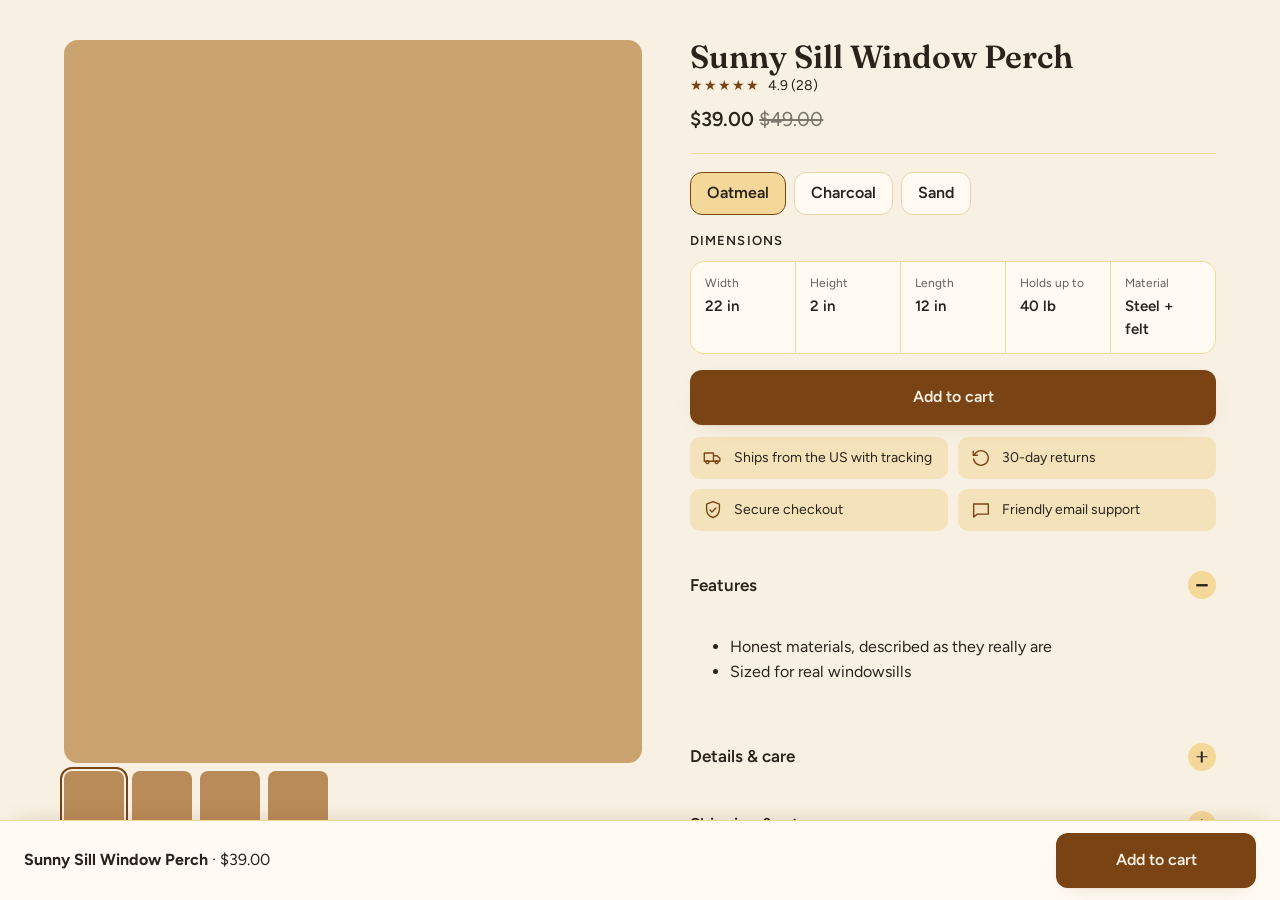
==== docs/preview/product.html @ 2f4bf274 "Add static design previews and 390/1440 screenshots (homepage, product, collection, cart, password, " ====
<!doctype html>
<html lang="en"><head><meta charset="utf-8"><meta name="viewport" content="width=device-width, initial-scale=1">
<title>Product preview</title>
<link href="https://fonts.googleapis.com/css2?family=Fraunces:ital,opsz,wght@0,9..144,400;0,9..144,600;1,9..144,400&family=Figtree:wght@400;500;600&display=swap" rel="stylesheet">
<link rel="stylesheet" href="../../assets/sunnyloaf.css">
<style>
 :root{--font-heading--family:'Fraunces',serif;--font-body--family:'Figtree',sans-serif;--font-subheading--family:'Figtree',sans-serif;--page-width:1200px;--page-margin:24px;--color-input-border:var(--sl-line);--color-input-background:var(--sl-warm-white);--color-input-text:var(--sl-charcoal)}
 *{box-sizing:border-box}body{margin:0;background:var(--sl-milk);color:var(--sl-charcoal);font-family:var(--font-body--family);font-size:16px;line-height:1.55}
 h1,h2,h3,h4{font-family:var(--font-heading--family);font-weight:600;margin:0;line-height:1.08}
 a{color:inherit}.button,.button-secondary{display:inline-flex;align-items:center;justify-content:center;gap:.5em;border-radius:12px;font-weight:600;text-decoration:none;padding:14px 28px;border:1px solid transparent;font-family:var(--font-body--family);cursor:pointer}
 .button{background:var(--sl-crust);color:var(--sl-milk);width:100%}.button-secondary{background:var(--sl-wheat);color:var(--sl-charcoal)}
 .pg{max-width:1200px;margin:0 auto;padding:40px 24px;display:grid;gap:48px;grid-template-columns:1.1fr 1fr}
 @media(max-width:749px){.pg{grid-template-columns:1fr;gap:24px}}
 .gal{aspect-ratio:4/5;background:#caa36f;border-radius:14px}
 .thumbs{display:flex;gap:8px;margin-top:8px}.thumbs span{width:60px;height:72px;border-radius:8px;background:#b98b58}.thumbs span:first-child{outline:2px solid var(--sl-crust);outline-offset:2px}
 .title{font-size:2rem}.price{font-size:1.25rem;font-weight:600;margin:8px 0}
 .vp{display:flex;gap:8px;margin:14px 0}.vp span{padding:8px 16px;border:1px solid var(--sl-line);border-radius:12px;background:var(--sl-warm-white);font-weight:600}.vp span:first-child{background:var(--sl-wheat);border-color:var(--sl-crust)}
 .div{height:1px;background:var(--sl-wheat);margin:18px 0}
 .sticky{position:fixed;left:0;right:0;bottom:0;background:var(--sl-warm-white);border-top:1px solid var(--sl-wheat);box-shadow:0 -8px 24px -16px rgba(122,67,20,.4);padding:12px 24px;display:flex;align-items:center;gap:16px;justify-content:space-between}
 .sticky .button{width:auto;min-width:200px}
</style></head>
<body class="sl-warm-shadows">
<div class="pg">
  <div><div class="gal"></div><div class="thumbs"><span></span><span></span><span></span><span></span></div></div>
  <div>
    <h1 class="title">Sunny Sill Window Perch</h1>
    <div class="sl-rating-slot"><span class="sl-rating-slot__stars">★★★★★</span><span>4.9 (28)</span></div>
    <p class="price">$39.00 <s style="opacity:.6;font-weight:400">$49.00</s></p>
    <div class="div"></div>
    <div class="vp"><span>Oatmeal</span><span>Charcoal</span><span>Sand</span></div>
    <div class="sl-specs" style="margin:16px 0"><p class="sl-specs__title">Dimensions</p>
      <dl class="sl-specs__list">
        <div class="sl-specs__item"><dt>Width</dt><dd>22 in</dd></div>
        <div class="sl-specs__item"><dt>Height</dt><dd>2 in</dd></div>
        <div class="sl-specs__item"><dt>Length</dt><dd>12 in</dd></div>
        <div class="sl-specs__item"><dt>Holds up to</dt><dd>40 lb</dd></div>
        <div class="sl-specs__item"><dt>Material</dt><dd>Steel + felt</dd></div>
      </dl>
    </div>
    <a class="button" href="#">Add to cart</a>
    <ul class="sl-badges" style="--sl-columns:2;margin-top:12px">
      <li class="sl-badges__item"><span class="sl-icon" style="color:var(--sl-crust)"><svg viewBox="0 0 24 24" fill="none" stroke="currentColor" stroke-width="1.5" stroke-linejoin="round" stroke-linecap="round"><path d="M2.5 6.5h10v9h-10zM12.5 9.5h4l3 3v3h-7z"/><circle cx="6" cy="16.5" r="1.6"/><circle cx="16" cy="16.5" r="1.6"/></svg></span><span>Ships from the US with tracking</span></li>
      <li class="sl-badges__item"><span class="sl-icon" style="color:var(--sl-crust)"><svg viewBox="0 0 24 24" fill="none" stroke="currentColor" stroke-width="1.5" stroke-linecap="round" stroke-linejoin="round"><path d="M4.5 9A8 8 0 1 1 4 13"/><path d="M3.5 4.5V9H8"/></svg></span><span>30-day returns</span></li>
      <li class="sl-badges__item"><span class="sl-icon" style="color:var(--sl-crust)"><svg viewBox="0 0 24 24" fill="none" stroke="currentColor" stroke-width="1.5" stroke-linejoin="round"><path d="M12 2.8 19 5.5v5.3c0 4.6-3 8.1-7 9.4-4-1.3-7-4.8-7-9.4V5.5z"/><path d="M8.8 12l2.1 2.1 4.3-4.3" stroke-linecap="round"/></svg></span><span>Secure checkout</span></li>
      <li class="sl-badges__item"><span class="sl-icon" style="color:var(--sl-crust)"><svg viewBox="0 0 24 24" fill="none" stroke="currentColor" stroke-width="1.5" stroke-linejoin="round"><path d="M4 5.5h16v11H8l-4 3.2z"/></svg></span><span>Friendly email support</span></li>
    </ul>
    <div class="sl-faq__list" style="margin-top:20px">
      <details class="sl-faq__item" open><summary><span>Features</span><span class="sl-faq__icon"></span></summary><div class="sl-faq__answer rte"><ul><li>Honest materials, described as they really are</li><li>Sized for real windowsills</li></ul></div></details>
      <details class="sl-faq__item"><summary><span>Details &amp; care</span><span class="sl-faq__icon"></span></summary><div class="sl-faq__answer rte"><p>Wipe clean with a damp cloth.</p></div></details>
      <details class="sl-faq__item"><summary><span>Shipping &amp; returns</span><span class="sl-faq__icon"></span></summary><div class="sl-faq__answer rte"><p>Ships from the US with tracking.</p></div></details>
    </div>
  </div>
</div>
<div class="sticky"><div><strong>Sunny Sill Window Perch</strong> · $39.00</div><a class="button" href="#">Add to cart</a></div>
</body></html>
---- assets/sunnyloaf.css ----
/*
 * Sunny Loaf Co. brand layer for the Horizon theme.
 * Loaded after base.css. Holds the three colour schemes, warm shadows and the
 * styles for every custom `sl-*` section and block.
 */

:root {
  --sl-milk: #f8f1e3;
  --sl-milk-rgb: 248 241 227;
  --sl-charcoal: #2a231c;
  --sl-charcoal-rgb: 42 35 28;
  --sl-crust: #7a4314;
  --sl-crust-rgb: 122 67 20;
  --sl-butter: #e5b33a;
  --sl-butter-rgb: 229 179 58;
  --sl-wheat: #f3d89a;
  --sl-wheat-rgb: 243 216 154;
  --sl-warm-white: #fffbf3;
  --sl-line: #e8d5a8;
  --sl-radius-sm: 10px;
  --sl-radius: 14px;
  --sl-radius-lg: 22px;
  --sl-shadow: 0 1px 2px rgb(var(--sl-crust-rgb) / 0.06), 0 8px 24px -12px rgb(var(--sl-crust-rgb) / 0.22);
  --sl-shadow-lift: 0 2px 4px rgb(var(--sl-crust-rgb) / 0.08), 0 18px 36px -16px rgb(var(--sl-crust-rgb) / 0.3);
  --sl-section-space: clamp(48px, 8vw, 104px);
  --sl-gap: clamp(12px, 2vw, 24px);
}

/* ---------- Colour schemes ---------- */
.sl-scheme--light,
.sl-scheme--accent,
.sl-scheme--dark {
  color: var(--color-foreground);
  background-color: var(--color-background);
}

.sl-scheme--light {
  --color-background: var(--sl-milk);
  --color-background-rgb: var(--sl-milk-rgb);
  --color: var(--sl-charcoal);
  --color-foreground: var(--sl-charcoal);
  --color-foreground-rgb: var(--sl-charcoal-rgb);
  --color-border: var(--sl-wheat);
  --color-border-rgb: var(--sl-wheat-rgb);
  --sl-card-bg: var(--sl-warm-white);
}

.sl-scheme--accent {
  --color-background: var(--sl-wheat);
  --color-background-rgb: var(--sl-wheat-rgb);
  --color: var(--sl-charcoal);
  --color-foreground: var(--sl-charcoal);
  --color-foreground-rgb: var(--sl-charcoal-rgb);
  --color-border: var(--sl-butter);
  --color-border-rgb: var(--sl-butter-rgb);
  --sl-card-bg: var(--sl-milk);
}

.sl-scheme--dark {
  --color-background: var(--sl-charcoal);
  --color-background-rgb: var(--sl-charcoal-rgb);
  --color: var(--sl-milk);
  --color-foreground: var(--sl-milk);
  --color-foreground-rgb: var(--sl-milk-rgb);
  --color-border: rgb(var(--sl-milk-rgb) / 0.18);
  --color-border-rgb: var(--sl-milk-rgb);
  --color-primary-button-border: var(--sl-butter);
  --color-secondary-button-background: transparent;
  --color-secondary-button-text: var(--sl-milk);
  --color-secondary-button-border: var(--sl-butter);
  --color-secondary-button-hover-background: rgb(var(--sl-butter-rgb) / 0.16);
  --color-secondary-button-hover-text: var(--sl-milk);
  --color-secondary-button-hover-border: var(--sl-butter);
  --color-input-background: rgb(var(--sl-milk-rgb) / 0.08);
  --color-input-text: var(--sl-milk);
  --color-input-border: rgb(var(--sl-milk-rgb) / 0.3);
  --sl-card-bg: rgb(var(--sl-milk-rgb) / 0.06);
}

.sl-scheme--dark a:not(.button, .button-secondary):hover {
  color: var(--sl-butter);
}

/* Warm shadows (Theme settings > Sunny Loaf) */
.sl-warm-shadows :is(.button, .add-to-cart-button):not(.button-unstyled, .button-secondary) {
  box-shadow: var(--sl-shadow);
}

.sl-warm-shadows :is(.product-card, .sl-card) {
  transition: box-shadow 0.25s ease, transform 0.25s ease;
}

/* Sun Butter as a highlight and hover only */
::selection {
  background: var(--sl-wheat);
  color: var(--sl-charcoal);
}

:focus-visible {
  outline-color: var(--sl-crust);
}

/* ---------- Shared building blocks ---------- */
.sl-section {
  padding-block: var(--sl-pad-top, var(--sl-section-space)) var(--sl-pad-bottom, var(--sl-section-space));
}

.sl-container {
  width: 100%;
  max-width: var(--page-width, 1280px);
  margin-inline: auto;
  padding-inline: var(--page-margin, 16px);
}

.sl-eyebrow {
  display: inline-flex;
  align-items: center;
  gap: 0.5em;
  margin: 0 0 12px;
  font-family: var(--font-subheading--family);
  font-weight: 600;
  font-size: 0.8125rem;
  letter-spacing: 0.08em;
  text-transform: uppercase;
}

.sl-eyebrow::before {
  content: '';
  width: 0.7em;
  height: 0.7em;
  border-radius: 50%;
  background: var(--sl-butter);
  flex: none;
}

.sl-heading {
  margin: 0;
  letter-spacing: -0.015em;
  text-wrap: balance;
}

.sl-subheading {
  margin: 12px 0 0;
  max-width: 60ch;
  font-size: clamp(1rem, 0.95rem + 0.3vw, 1.125rem);
  opacity: 0.86;
  text-wrap: pretty;
}

.sl-section-head {
  margin-bottom: clamp(24px, 4vw, 44px);
}

.sl-section-head--center {
  text-align: center;
}

.sl-section-head--center .sl-subheading {
  margin-inline: auto;
}

.sl-rte > :first-child {
  margin-top: 0;
}

.sl-rte > :last-child {
  margin-bottom: 0;
}

.sl-card {
  background: var(--sl-card-bg, var(--sl-warm-white));
  border: 1px solid var(--color-border);
  border-radius: var(--sl-radius);
}

.sl-warm-shadows .sl-card--shadow {
  box-shadow: var(--sl-shadow);
}

.sl-icon {
  display: inline-flex;
  width: var(--sl-icon-size, 44px);
  height: var(--sl-icon-size, 44px);
  flex: none;
}

.sl-icon svg,
.sl-icon img {
  width: 100%;
  height: 100%;
  object-fit: contain;
}

.sl-buttons {
  display: flex;
  flex-wrap: wrap;
  gap: 12px;
  margin-top: 28px;
}

.sl-buttons .button,
.sl-buttons .button-secondary {
  min-height: 48px;
  padding-inline: 28px;
}

.sl-placeholder-note {
  display: inline-block;
  margin-bottom: 8px;
  padding: 2px 10px;
  border-radius: 100px;
  background: var(--sl-butter);
  color: var(--sl-charcoal);
  font-size: 0.75rem;
  font-weight: 600;
}

.sl-editor-note {
  padding: 16px;
  border: 1px dashed var(--sl-crust);
  border-radius: var(--sl-radius-sm);
  font-size: 0.875rem;
}

.sl-visually-hidden {
  position: absolute !important;
  width: 1px;
  height: 1px;
  overflow: hidden;
  clip: rect(0 0 0 0);
  white-space: nowrap;
}

/* ---------- Hero ---------- */
.sl-hero {
  position: relative;
  display: grid;
  min-height: var(--sl-hero-height-mobile, 78svh);
  overflow: hidden;
  isolation: isolate;
}

@media screen and (min-width: 750px) {
  .sl-hero {
    min-height: var(--sl-hero-height, 72vh);
  }
}

.sl-hero__media {
  position: absolute;
  inset: 0;
  z-index: -2;
}

.sl-hero__media img,
.sl-hero__media video {
  width: 100%;
  height: 100%;
  object-fit: cover;
  object-position: var(--sl-focal, center);
}

@media screen and (max-width: 749px) {
  .sl-hero__media img,
  .sl-hero__media video {
    object-position: var(--sl-focal-mobile, var(--sl-focal, center));
  }

  .sl-hero__media--has-mobile .sl-hero__img--desktop {
    display: none;
  }
}

@media screen and (min-width: 750px) {
  .sl-hero__img--mobile {
    display: none;
  }
}

.sl-hero__overlay {
  position: absolute;
  inset: 0;
  z-index: -1;
  background: linear-gradient(
    var(--sl-overlay-direction, 0deg),
    rgb(var(--sl-charcoal-rgb) / var(--sl-overlay, 0.35)) 0%,
    rgb(var(--sl-charcoal-rgb) / calc(var(--sl-overlay, 0.35) * 0.35)) 60%,
    transparent 100%
  );
}

.sl-hero__inner {
  display: flex;
  flex-direction: column;
  justify-content: var(--sl-v-align-mobile, flex-end);
  align-items: var(--sl-h-align, flex-start);
  text-align: var(--sl-text-align, left);
  padding-block: clamp(40px, 8vw, 96px);
}

@media screen and (min-width: 750px) {
  .sl-hero__inner {
    justify-content: var(--sl-v-align, center);
  }
}

.sl-hero__content {
  max-width: 640px;
}

.sl-hero--on-media {
  color: var(--sl-warm-white);
}

.sl-hero--on-media .sl-hero__heading,
.sl-hero--on-media .sl-subheading {
  color: var(--sl-warm-white);
  text-shadow: 0 1px 18px rgb(var(--sl-charcoal-rgb) / 0.35);
}

.sl-hero--on-media .sl-eyebrow {
  color: var(--sl-warm-white);
}

.sl-hero__heading {
  font-size: clamp(2.375rem, 1.6rem + 3.8vw, 4.5rem);
  line-height: 1.02;
}

.sl-hero__tagline {
  font-family: var(--font-heading--family);
  font-style: italic;
  font-weight: 400;
}

.sl-hero--on-media .button-secondary {
  --color-secondary-button-background: rgb(var(--sl-milk-rgb) / 0.92);
  --color-secondary-button-text: var(--sl-charcoal);
  --color-secondary-button-border: transparent;
}

/* ---------- Benefits ("Why cats love it") ---------- */
.sl-benefits__grid {
  display: grid;
  grid-template-columns: repeat(2, minmax(0, 1fr));
  gap: var(--sl-gap);
}

@media screen and (min-width: 990px) {
  .sl-benefits__grid {
    grid-template-columns: repeat(var(--sl-columns, 4), minmax(0, 1fr));
  }
}

.sl-benefit {
  padding: clamp(18px, 2.4vw, 28px);
  display: flex;
  flex-direction: column;
  gap: 12px;
}

.sl-benefit__title {
  margin: 0;
  font-size: clamp(1.125rem, 1rem + 0.4vw, 1.375rem);
}

.sl-benefit__text {
  margin: 0;
  font-size: 0.9375rem;
  opacity: 0.86;
}

.sl-benefit .sl-icon {
  color: var(--sl-crust);
}

.sl-scheme--dark .sl-benefit .sl-icon {
  color: var(--sl-butter);
}

/* ---------- Bento collections ---------- */
.sl-bento {
  display: grid;
  gap: var(--sl-gap);
  grid-template-columns: repeat(2, minmax(0, 1fr));
  grid-auto-rows: minmax(180px, 46vw);
}

.sl-bento__item:first-child {
  grid-column: span 2;
}

@media screen and (min-width: 750px) {
  .sl-bento {
    grid-template-columns: repeat(4, minmax(0, 1fr));
    grid-auto-rows: minmax(220px, 21vw);
    max-height: none;
  }

  .sl-bento__item:first-child {
    grid-column: span 2;
    grid-row: span 2;
  }

  .sl-bento--count-2 .sl-bento__item {
    grid-column: span 2;
    grid-row: span 2;
  }

  .sl-bento--count-3 .sl-bento__item:not(:first-child),
  .sl-bento--count-4 .sl-bento__item:nth-child(2) {
    grid-column: span 2;
  }
}

@media screen and (min-width: 1400px) {
  .sl-bento {
    grid-auto-rows: 290px;
  }
}

.sl-bento__item {
  position: relative;
  display: block;
  overflow: hidden;
  border-radius: var(--sl-radius-lg);
  background: var(--sl-wheat);
  color: var(--sl-warm-white);
  text-decoration: none;
  isolation: isolate;
}

.sl-bento__item img,
.sl-bento__item .sl-bento__placeholder {
  position: absolute;
  inset: 0;
  width: 100%;
  height: 100%;
  object-fit: cover;
  z-index: -2;
  transition: transform 0.6s cubic-bezier(0.2, 0.7, 0.2, 1);
}

.sl-bento__placeholder {
  fill: rgb(var(--sl-charcoal-rgb) / 0.25);
  background: var(--sl-wheat);
}

.sl-bento__item::after {
  content: '';
  position: absolute;
  inset: 0;
  z-index: -1;
  background: linear-gradient(0deg, rgb(var(--sl-charcoal-rgb) / 0.62), transparent 58%);
}

.sl-bento__item:hover img {
  transform: scale(1.04);
}

.sl-bento__label {
  position: absolute;
  inset: auto 0 0 0;
  display: flex;
  align-items: flex-end;
  justify-content: space-between;
  gap: 12px;
  padding: clamp(14px, 2.2vw, 26px);
}

.sl-bento__title {
  margin: 0;
  color: inherit;
  font-size: clamp(1.25rem, 1rem + 1vw, 1.875rem);
}

.sl-bento__item:first-child .sl-bento__title {
  font-size: clamp(1.5rem, 1.1rem + 1.6vw, 2.5rem);
}

.sl-bento__count {
  display: block;
  margin-top: 4px;
  font-size: 0.875rem;
  opacity: 0.9;
}

.sl-bento__arrow {
  display: grid;
  place-items: center;
  width: 40px;
  height: 40px;
  flex: none;
  border-radius: 50%;
  background: var(--sl-milk);
  color: var(--sl-charcoal);
  transition: background 0.2s ease;
}

.sl-bento__item:hover .sl-bento__arrow {
  background: var(--sl-butter);
}

.sl-bento__arrow svg {
  width: 16px;
  height: 16px;
}

/* ---------- Loaf of the week ---------- */
.sl-lotw__grid {
  display: grid;
  gap: clamp(24px, 5vw, 72px);
  align-items: center;
}

@media screen and (min-width: 750px) {
  .sl-lotw__grid {
    grid-template-columns: minmax(0, 1.1fr) minmax(0, 1fr);
  }

  .sl-lotw--image-right .sl-lotw__media {
    order: 2;
  }
}

.sl-lotw__media {
  position: relative;
  overflow: hidden;
  border-radius: var(--sl-radius-lg);
  aspect-ratio: 4 / 5;
  background: var(--sl-wheat);
}

.sl-lotw__media img,
.sl-lotw__media svg {
  width: 100%;
  height: 100%;
  object-fit: cover;
}

.sl-lotw__badge {
  position: absolute;
  top: 16px;
  left: 16px;
  padding: 6px 14px;
  border-radius: 100px;
  background: var(--sl-butter);
  color: var(--sl-charcoal);
  font-weight: 600;
  font-size: 0.8125rem;
}

.sl-lotw__title {
  margin: 0;
  font-size: clamp(1.75rem, 1.3rem + 2vw, 3rem);
}

.sl-lotw__title a {
  color: inherit;
  text-decoration: none;
}

.sl-lotw__blurb {
  margin-top: 16px;
  font-size: 1.0625rem;
}

.sl-lotw__price {
  margin-top: 16px;
  font-size: 1.25rem;
  font-weight: 600;
}

.sl-lotw__price s {
  margin-left: 8px;
  font-weight: 400;
  opacity: 0.6;
}

.sl-lotw__buy {
  margin-top: 24px;
}

.sl-lotw__link {
  display: inline-block;
  margin-top: 16px;
  font-weight: 600;
  color: inherit;
}

/* ---------- Trust strip ---------- */
.sl-trust__list {
  display: grid;
  grid-template-columns: repeat(2, minmax(0, 1fr));
  gap: 20px var(--sl-gap);
  margin: 0;
  padding: 0;
  list-style: none;
}

@media screen and (min-width: 990px) {
  .sl-trust__list {
    grid-template-columns: repeat(var(--sl-columns, 4), minmax(0, 1fr));
  }
}

.sl-trust__item {
  display: flex;
  align-items: flex-start;
  gap: 12px;
  --sl-icon-size: 32px;
}

.sl-trust__item .sl-icon {
  color: var(--sl-crust);
}

.sl-scheme--dark .sl-trust__item .sl-icon {
  color: var(--sl-butter);
}

.sl-trust__title {
  margin: 0;
  font-family: var(--font-body--family);
  font-weight: 600;
  font-size: 0.9375rem;
}

.sl-trust__text {
  margin: 2px 0 0;
  font-size: 0.875rem;
  opacity: 0.82;
}

@media screen and (max-width: 749px) {
  .sl-trust--compact .sl-trust__item {
    flex-direction: column;
    align-items: center;
    text-align: center;
  }
}

/* ---------- Testimonials and UGC ---------- */
.sl-testimonials__grid {
  display: grid;
  gap: var(--sl-gap);
  grid-template-columns: minmax(0, 1fr);
}

@media screen and (min-width: 750px) {
  .sl-testimonials__grid {
    grid-template-columns: repeat(3, minmax(0, 1fr));
  }
}

.sl-quote {
  margin: 0;
  padding: clamp(20px, 3vw, 32px);
  display: flex;
  flex-direction: column;
  gap: 16px;
}

.sl-quote__stars {
  color: var(--sl-crust);
  letter-spacing: 2px;
}

.sl-quote__text {
  margin: 0;
  font-family: var(--font-heading--family);
  font-size: 1.125rem;
  line-height: 1.45;
}

.sl-quote__author {
  display: flex;
  align-items: center;
  gap: 12px;
  font-size: 0.875rem;
  font-weight: 600;
  margin-top: auto;
}

.sl-quote__author img {
  width: 40px;
  height: 40px;
  border-radius: 50%;
  object-fit: cover;
}

.sl-ugc {
  margin-top: clamp(32px, 5vw, 56px);
}

.sl-ugc__head {
  display: flex;
  flex-wrap: wrap;
  align-items: baseline;
  justify-content: space-between;
  gap: 8px 16px;
  margin-bottom: 16px;
}

.sl-ugc__head h3 {
  margin: 0;
}

.sl-ugc__grid {
  display: grid;
  grid-template-columns: repeat(3, minmax(0, 1fr));
  gap: 8px;
}

@media screen and (min-width: 750px) {
  .sl-ugc__grid {
    grid-template-columns: repeat(6, minmax(0, 1fr));
    gap: 12px;
  }
}

.sl-ugc__tile {
  position: relative;
  display: block;
  aspect-ratio: 1;
  overflow: hidden;
  border-radius: var(--sl-radius-sm);
  background: var(--sl-wheat);
}

.sl-ugc__tile img,
.sl-ugc__tile svg {
  width: 100%;
  height: 100%;
  object-fit: cover;
}

.sl-ugc__tile--empty {
  display: grid;
  place-items: center;
  color: rgb(var(--sl-charcoal-rgb) / 0.55);
  --sl-icon-size: 36px;
}

/* ---------- Email signup ---------- */
.sl-signup__inner {
  display: grid;
  gap: 24px;
  align-items: center;
  padding: clamp(28px, 5vw, 64px);
  border-radius: var(--sl-radius-lg);
}

@media screen and (min-width: 990px) {
  .sl-signup__inner {
    grid-template-columns: minmax(0, 1.1fr) minmax(0, 1fr);
    gap: 48px;
  }
}

.sl-signup--boxed .sl-signup__inner {
  background: var(--sl-card-bg);
  border: 1px solid var(--color-border);
}

.sl-signup__form-row {
  display: flex;
  flex-wrap: wrap;
  gap: 10px;
}

.sl-input {
  flex: 1 1 220px;
  min-height: 50px;
  padding: 0 16px;
  border: 1px solid var(--color-input-border, var(--sl-line));
  border-radius: var(--sl-radius-sm);
  background: var(--color-input-background, var(--sl-warm-white));
  color: var(--color-input-text, var(--sl-charcoal));
  font: inherit;
  font-size: 1rem;
}

.sl-input::placeholder {
  color: currentcolor;
  opacity: 0.6;
}

.sl-signup__form-row .button {
  min-height: 50px;
  padding-inline: 28px;
}

.sl-form-message {
  margin: 12px 0 0;
  font-size: 0.9375rem;
}

.sl-form-message--error {
  color: #a33a1c;
}

.sl-scheme--dark .sl-form-message--error {
  color: var(--sl-butter);
}

.sl-signup__fineprint {
  margin: 10px 0 0;
  font-size: 0.8125rem;
  opacity: 0.75;
}

/* ---------- FAQ ---------- */
.sl-faq__layout {
  display: grid;
  gap: 24px;
}

@media screen and (min-width: 990px) {
  .sl-faq__layout {
    grid-template-columns: minmax(0, 0.8fr) minmax(0, 1.2fr);
    gap: 64px;
  }
}

.sl-faq__list {
  border-top: 1px solid var(--color-border);
}

.sl-faq__item {
  border-bottom: 1px solid var(--color-border);
}

.sl-faq__item summary {
  display: flex;
  align-items: center;
  justify-content: space-between;
  gap: 16px;
  padding: 20px 0;
  cursor: pointer;
  list-style: none;
  font-weight: 600;
  font-size: 1.0625rem;
}

.sl-faq__item summary::-webkit-details-marker {
  display: none;
}

.sl-faq__icon {
  position: relative;
  width: 28px;
  height: 28px;
  flex: none;
  border-radius: 50%;
  background: var(--sl-wheat);
  color: var(--sl-charcoal);
  transition: background 0.2s ease;
}

.sl-faq__icon::before,
.sl-faq__icon::after {
  content: '';
  position: absolute;
  top: 50%;
  left: 50%;
  width: 11px;
  height: 1.5px;
  background: currentcolor;
  transform: translate(-50%, -50%);
  transition: transform 0.25s ease;
}

.sl-faq__icon::after {
  transform: translate(-50%, -50%) rotate(90deg);
}

.sl-faq__item[open] .sl-faq__icon::after {
  transform: translate(-50%, -50%) rotate(0deg);
}

.sl-faq__item summary:hover .sl-faq__icon {
  background: var(--sl-butter);
}

.sl-faq__answer {
  padding: 0 0 22px;
  max-width: 68ch;
}

/* ---------- Product page: spec strip ---------- */
.sl-specs {
  width: 100%;
}

.sl-specs__title {
  margin: 0 0 10px;
  font-family: var(--font-body--family);
  font-size: 0.8125rem;
  font-weight: 600;
  letter-spacing: 0.08em;
  text-transform: uppercase;
}

.sl-specs__list {
  display: grid;
  grid-template-columns: repeat(auto-fit, minmax(96px, 1fr));
  margin: 0;
  padding: 0;
  border-radius: var(--sl-radius);
  background: var(--sl-wheat);
  overflow: hidden;
  gap: 1px;
  border: 1px solid var(--sl-wheat);
}

.sl-specs__item {
  display: flex;
  flex-direction: column;
  gap: 2px;
  padding: 12px 14px;
  background: var(--sl-warm-white);
}

.sl-specs__item dt {
  font-size: 0.75rem;
  opacity: 0.72;
}

.sl-specs__item dd {
  margin: 0;
  font-weight: 600;
  font-size: 0.9375rem;
}

/* ---------- Product page: trust badges ---------- */
.sl-badges {
  display: grid;
  grid-template-columns: repeat(var(--sl-columns, 2), minmax(0, 1fr));
  gap: 10px;
  width: 100%;
  margin: 0;
  padding: 0;
  list-style: none;
}

.sl-badges__item {
  display: flex;
  align-items: center;
  gap: 10px;
  padding: 10px 12px;
  border-radius: var(--sl-radius-sm);
  background: rgb(var(--sl-wheat-rgb) / 0.55);
  font-size: 0.875rem;
  line-height: 1.3;
  --sl-icon-size: 22px;
}

.sl-badges__item .sl-icon {
  color: var(--sl-crust);
}

/* ---------- Product page: rating slot ---------- */
.sl-rating-slot {
  display: flex;
  align-items: center;
  gap: 8px;
  min-height: 20px;
  font-size: 0.875rem;
}

.sl-rating-slot__stars {
  color: var(--sl-crust);
  letter-spacing: 1px;
}

/* ---------- Product gallery: one image per swipe ---------- */
media-gallery slideshow-slide,
.media-gallery slideshow-slide {
  scroll-snap-stop: always;
}

@media screen and (max-width: 749px) {
  media-gallery slideshow-container,
  media-gallery slideshow-slides {
    overscroll-behavior-x: contain;
  }
}

/* ---------- Recently viewed ---------- */
.sl-recent__grid {
  display: grid;
  grid-template-columns: repeat(2, minmax(0, 1fr));
  gap: var(--sl-gap);
}

@media screen and (min-width: 750px) {
  .sl-recent__grid {
    grid-template-columns: repeat(4, minmax(0, 1fr));
  }
}

.sl-mini-card {
  display: block;
  color: inherit;
  text-decoration: none;
}

.sl-mini-card__media {
  aspect-ratio: 4 / 5;
  overflow: hidden;
  border-radius: var(--sl-radius);
  background: var(--sl-wheat);
}

.sl-mini-card__media img,
.sl-mini-card__media svg {
  width: 100%;
  height: 100%;
  object-fit: cover;
  transition: transform 0.5s ease;
}

.sl-mini-card:hover img {
  transform: scale(1.03);
}

.sl-mini-card__title {
  margin: 10px 0 2px;
  font-size: 0.9375rem;
  font-weight: 600;
}

.sl-mini-card__price {
  font-size: 0.9375rem;
  opacity: 0.85;
}

/* ---------- Cart drawer: free shipping + upsell ---------- */
.sl-ship-bar {
  margin: 0 0 4px;
  padding: 12px 14px;
  border-radius: var(--sl-radius-sm);
  background: rgb(var(--sl-wheat-rgb) / 0.6);
  font-size: 0.875rem;
}

.sl-ship-bar__text {
  margin: 0 0 8px;
}

.sl-ship-bar__track {
  height: 8px;
  border-radius: 100px;
  background: var(--sl-warm-white);
  overflow: hidden;
}

.sl-ship-bar__fill {
  height: 100%;
  width: var(--sl-progress, 0%);
  border-radius: inherit;
  background: linear-gradient(90deg, var(--sl-butter), var(--sl-crust));
  transition: width 0.5s ease;
}

.sl-upsell {
  padding-block: 16px 4px;
}

.sl-upsell__title {
  margin: 0 0 10px;
  font-family: var(--font-body--family);
  font-size: 0.875rem;
  font-weight: 600;
}

.sl-upsell__list {
  display: grid;
  gap: 8px;
  margin: 0;
  padding: 0;
  list-style: none;
}

.sl-upsell__item {
  display: grid;
  grid-template-columns: 56px minmax(0, 1fr) auto;
  align-items: center;
  gap: 12px;
  padding: 8px;
  border-radius: var(--sl-radius-sm);
  background: var(--sl-warm-white);
  border: 1px solid var(--sl-wheat);
}

.sl-upsell__thumb {
  display: block;
  width: 56px;
  height: 56px;
}

.sl-upsell__item img {
  width: 56px;
  height: 56px;
  border-radius: 8px;
  object-fit: cover;
}

.sl-upsell__item product-form-component {
  display: block;
}

.sl-upsell__name {
  display: block;
  font-size: 0.875rem;
  font-weight: 600;
  color: inherit;
  text-decoration: none;
  overflow: hidden;
  text-overflow: ellipsis;
  white-space: nowrap;
}

.sl-upsell__price {
  font-size: 0.8125rem;
  opacity: 0.8;
}

.sl-upsell__add {
  min-height: 36px;
  padding: 0 14px;
  font-size: 0.8125rem;
}

/* ---------- Password page ---------- */
.sl-password {
  position: relative;
  display: grid;
  place-items: center;
  min-height: 100svh;
  padding: 48px 20px 120px;
  text-align: center;
  overflow: hidden;
  isolation: isolate;
}

.sl-password__sun {
  position: absolute;
  left: 50%;
  bottom: -38vmin;
  width: 96vmin;
  height: 96vmin;
  transform: translateX(-50%);
  border-radius: 50%;
  background: radial-gradient(circle, rgb(var(--sl-butter-rgb) / 0.55) 0%, rgb(var(--sl-wheat-rgb) / 0.5) 45%, transparent 70%);
  z-index: -1;
  pointer-events: none;
}

.sl-password__inner {
  width: 100%;
  max-width: 520px;
}

.sl-password__logo {
  display: block;
  width: min(var(--sl-logo-width, 240px), 70vw);
  height: auto;
  margin: 0 auto 28px;
}

.sl-password__heading {
  margin: 0;
  font-size: clamp(2.25rem, 1.6rem + 3vw, 3.5rem);
}

.sl-password__tagline {
  margin: 10px 0 0;
  font-family: var(--font-heading--family);
  font-style: italic;
  font-size: 1.25rem;
}

.sl-password__text {
  margin: 18px auto 0;
  max-width: 44ch;
  opacity: 0.86;
}

.sl-password__form {
  margin-top: 28px;
  text-align: left;
}

.sl-password__social {
  display: inline-flex;
  align-items: center;
  gap: 8px;
  margin-top: 28px;
  color: inherit;
  font-weight: 600;
  text-decoration: none;
  --sl-icon-size: 22px;
}

.sl-password__social:hover {
  color: var(--sl-crust);
}

/* ---------- 404 ---------- */
.sl-404 {
  text-align: center;
}

.sl-404__icon {
  --sl-icon-size: 120px;
  margin-bottom: 20px;
}

.sl-404__code {
  margin: 0 0 8px;
  font-weight: 600;
  letter-spacing: 0.1em;
  opacity: 0.7;
}

.sl-404__search {
  display: flex;
  gap: 10px;
  max-width: 480px;
  margin: 28px auto 0;
}

.sl-404 .sl-buttons {
  justify-content: center;
}

/* ---------- About ---------- */
.sl-about__grid {
  display: grid;
  gap: clamp(28px, 5vw, 72px);
  align-items: center;
}

@media screen and (min-width: 750px) {
  .sl-about__grid {
    grid-template-columns: minmax(0, 0.9fr) minmax(0, 1.1fr);
  }
}

.sl-about__mark {
  display: grid;
  place-items: center;
  padding: clamp(28px, 6vw, 64px);
  border-radius: var(--sl-radius-lg);
  background: var(--sl-wheat);
}

.sl-about__mark img {
  width: 100%;
  max-width: 340px;
  height: auto;
}

.sl-about__definition {
  margin: 24px 0 0;
  padding: 20px 22px;
  border-left: 4px solid var(--sl-butter);
  border-radius: 0 var(--sl-radius-sm) var(--sl-radius-sm) 0;
  background: var(--sl-card-bg, var(--sl-warm-white));
}

.sl-about__definition dt {
  font-family: var(--font-heading--family);
  font-size: 1.5rem;
  font-weight: 600;
}

.sl-about__definition dt span {
  font-family: var(--font-body--family);
  font-size: 0.9375rem;
  font-weight: 400;
  font-style: italic;
  opacity: 0.75;
}

.sl-about__definition dd {
  margin: 6px 0 0;
}

.sl-about__body {
  margin-top: 20px;
}

/* ---------- Footer extras ---------- */
.sl-footer-contact a {
  color: inherit;
}

@media (prefers-reduced-motion: reduce) {
  .sl-bento__item img,
  .sl-mini-card__media img,
  .sl-ship-bar__fill {
    transition: none;
  }
}
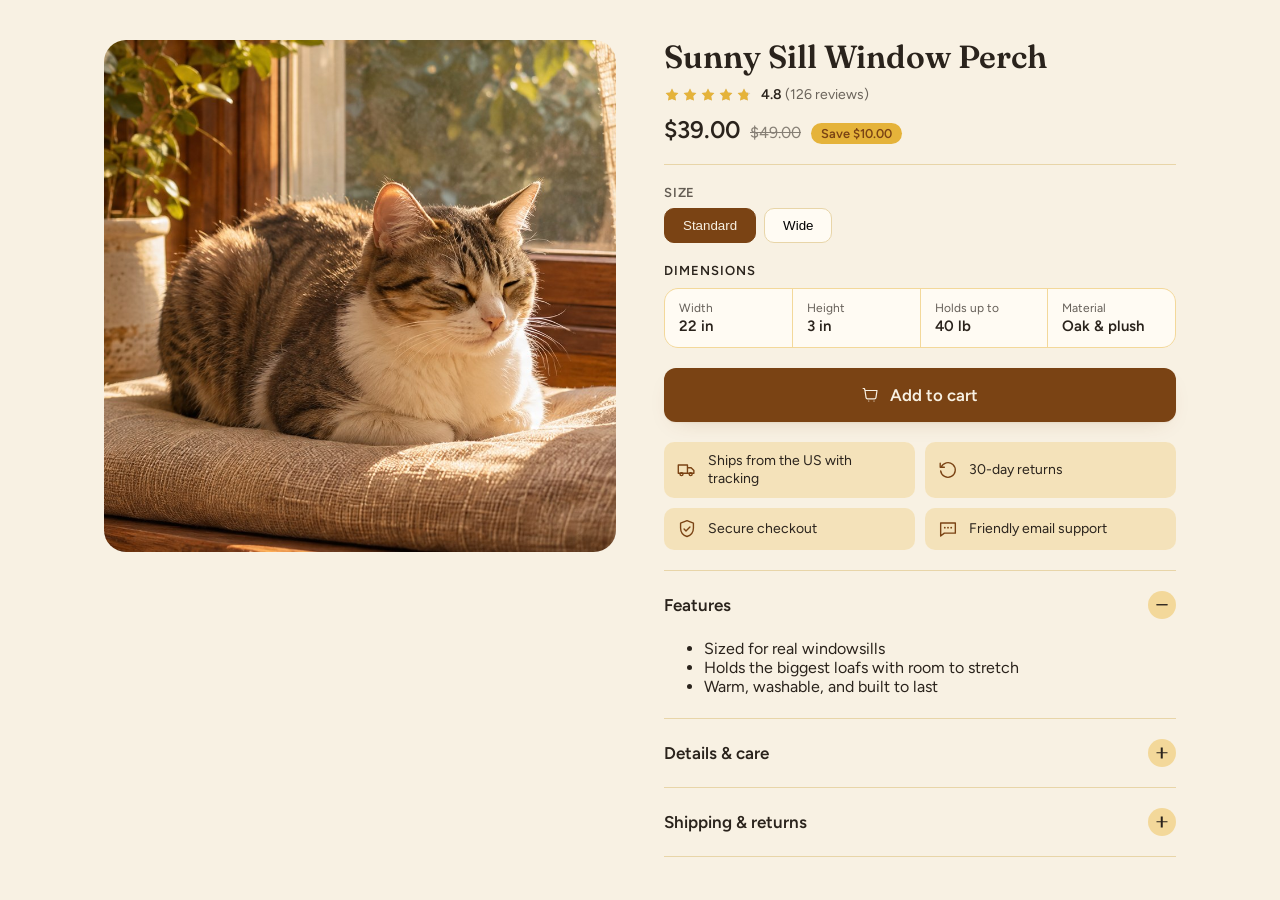
==== commit 277a1c98: "Polish product page rating + contact page - Product: replace unicode stars with crisp SVG stars (par" ====
--- a/docs/preview/product.html
+++ b/docs/preview/product.html
@@ -1,55 +1,69 @@
 <!doctype html>
-<html lang="en"><head><meta charset="utf-8"><meta name="viewport" content="width=device-width, initial-scale=1">
-<title>Product preview</title>
+<html lang="en"><head><meta charset="utf-8"><meta name="viewport" content="width=device-width, initial-scale=1"><title>Product detail preview</title>
 <link href="https://fonts.googleapis.com/css2?family=Fraunces:ital,opsz,wght@0,9..144,400;0,9..144,600;1,9..144,400&family=Figtree:wght@400;500;600&display=swap" rel="stylesheet">
 <link rel="stylesheet" href="../../assets/sunnyloaf.css">
 <style>
- :root{--font-heading--family:'Fraunces',serif;--font-body--family:'Figtree',sans-serif;--font-subheading--family:'Figtree',sans-serif;--page-width:1200px;--page-margin:24px;--color-input-border:var(--sl-line);--color-input-background:var(--sl-warm-white);--color-input-text:var(--sl-charcoal)}
- *{box-sizing:border-box}body{margin:0;background:var(--sl-milk);color:var(--sl-charcoal);font-family:var(--font-body--family);font-size:16px;line-height:1.55}
- h1,h2,h3,h4{font-family:var(--font-heading--family);font-weight:600;margin:0;line-height:1.08}
- a{color:inherit}.button,.button-secondary{display:inline-flex;align-items:center;justify-content:center;gap:.5em;border-radius:12px;font-weight:600;text-decoration:none;padding:14px 28px;border:1px solid transparent;font-family:var(--font-body--family);cursor:pointer}
- .button{background:var(--sl-crust);color:var(--sl-milk);width:100%}.button-secondary{background:var(--sl-wheat);color:var(--sl-charcoal)}
- .pg{max-width:1200px;margin:0 auto;padding:40px 24px;display:grid;gap:48px;grid-template-columns:1.1fr 1fr}
- @media(max-width:749px){.pg{grid-template-columns:1fr;gap:24px}}
- .gal{aspect-ratio:4/5;background:#caa36f;border-radius:14px}
- .thumbs{display:flex;gap:8px;margin-top:8px}.thumbs span{width:60px;height:72px;border-radius:8px;background:#b98b58}.thumbs span:first-child{outline:2px solid var(--sl-crust);outline-offset:2px}
- .title{font-size:2rem}.price{font-size:1.25rem;font-weight:600;margin:8px 0}
- .vp{display:flex;gap:8px;margin:14px 0}.vp span{padding:8px 16px;border:1px solid var(--sl-line);border-radius:12px;background:var(--sl-warm-white);font-weight:600}.vp span:first-child{background:var(--sl-wheat);border-color:var(--sl-crust)}
- .div{height:1px;background:var(--sl-wheat);margin:18px 0}
- .sticky{position:fixed;left:0;right:0;bottom:0;background:var(--sl-warm-white);border-top:1px solid var(--sl-wheat);box-shadow:0 -8px 24px -16px rgba(122,67,20,.4);padding:12px 24px;display:flex;align-items:center;gap:16px;justify-content:space-between}
- .sticky .button{width:auto;min-width:200px}
+ :root{--font-heading--family:'Fraunces',serif;--font-body--family:'Figtree',sans-serif;--font-subheading--family:'Figtree',sans-serif;--page-width:1200px;--page-margin:24px;--color-border:var(--sl-line)}
+ *{box-sizing:border-box}body{margin:0;background:var(--sl-milk);color:var(--sl-charcoal);font-family:var(--font-body--family)}
+ h1,h2,h3{font-family:var(--font-heading--family);font-weight:600}
+ .wrap{max-width:1120px;margin:0 auto;padding:40px 24px;display:grid;gap:48px;align-items:start;grid-template-columns:1fr}
+ @media(min-width:900px){.wrap{grid-template-columns:1fr 1fr}}
+ .media{aspect-ratio:1;border-radius:var(--sl-radius-lg);overflow:hidden;background:var(--sl-wheat)}
+ .media img{width:100%;height:100%;object-fit:cover;display:block}
+ .col{display:flex;flex-direction:column;gap:20px}
+ .ptitle{margin:0;font-size:clamp(1.8rem,1.2rem+1.6vw,2.4rem);line-height:1.08}
+ .price{display:flex;align-items:baseline;gap:10px;margin:0}
+ .price .now{font-size:1.5rem;font-weight:600}
+ .price s{opacity:.55}
+ .save{display:inline-block;padding:3px 10px;border-radius:999px;background:var(--sl-butter);color:var(--sl-crust);font-size:.8rem;font-weight:600}
+ .rule{height:1px;background:var(--sl-line);border:0;margin:0}
+ .vlabel{font-size:.8125rem;font-weight:600;letter-spacing:.06em;text-transform:uppercase;opacity:.72;margin:0 0 8px}
+ .vbtns{display:flex;gap:8px;flex-wrap:wrap}
+ .vbtn{padding:9px 18px;border-radius:10px;border:1.5px solid var(--sl-line);background:var(--sl-warm-white);font-weight:500;cursor:pointer}
+ .vbtn.on{border-color:var(--sl-crust);background:var(--sl-crust);color:var(--sl-milk)}
+ .button{display:inline-flex;align-items:center;justify-content:center;gap:10px;width:100%;background:var(--sl-crust);color:var(--sl-milk);border-radius:12px;font-weight:600;text-decoration:none;padding:0 28px;min-height:54px;border:none;font-family:var(--font-body--family);cursor:pointer;font-size:1.05rem}
 </style></head>
 <body class="sl-warm-shadows">
-<div class="pg">
-  <div><div class="gal"></div><div class="thumbs"><span></span><span></span><span></span><span></span></div></div>
-  <div>
-    <h1 class="title">Sunny Sill Window Perch</h1>
-    <div class="sl-rating-slot"><span class="sl-rating-slot__stars">★★★★★</span><span>4.9 (28)</span></div>
-    <p class="price">$39.00 <s style="opacity:.6;font-weight:400">$49.00</s></p>
-    <div class="div"></div>
-    <div class="vp"><span>Oatmeal</span><span>Charcoal</span><span>Sand</span></div>
-    <div class="sl-specs" style="margin:16px 0"><p class="sl-specs__title">Dimensions</p>
+<div class="wrap">
+  <div class="media"><img src="../../assets/sl-hero-cat.jpg" alt="Sunny Sill Window Perch"></div>
+  <div class="col">
+    <div style="display:flex;flex-direction:column;gap:10px">
+      <h1 class="ptitle">Sunny Sill Window Perch</h1>
+      <div class="sl-rating-slot">
+        <span class="sl-stars" style="--sl-rating:96%" role="img" aria-label="Rated 4.8 out of 5">
+          <span class="sl-stars__track" aria-hidden="true"><svg class="sl-stars__star" viewBox="0 0 24 24" fill="currentColor"><path d="M12 2.2l2.95 5.98 6.6.96-4.77 4.65 1.13 6.57L12 17.98 6.09 20.34l1.13-6.57L2.45 9.12l6.6-.96z"/></svg><svg class="sl-stars__star" viewBox="0 0 24 24" fill="currentColor"><path d="M12 2.2l2.95 5.98 6.6.96-4.77 4.65 1.13 6.57L12 17.98 6.09 20.34l1.13-6.57L2.45 9.12l6.6-.96z"/></svg><svg class="sl-stars__star" viewBox="0 0 24 24" fill="currentColor"><path d="M12 2.2l2.95 5.98 6.6.96-4.77 4.65 1.13 6.57L12 17.98 6.09 20.34l1.13-6.57L2.45 9.12l6.6-.96z"/></svg><svg class="sl-stars__star" viewBox="0 0 24 24" fill="currentColor"><path d="M12 2.2l2.95 5.98 6.6.96-4.77 4.65 1.13 6.57L12 17.98 6.09 20.34l1.13-6.57L2.45 9.12l6.6-.96z"/></svg><svg class="sl-stars__star" viewBox="0 0 24 24" fill="currentColor"><path d="M12 2.2l2.95 5.98 6.6.96-4.77 4.65 1.13 6.57L12 17.98 6.09 20.34l1.13-6.57L2.45 9.12l6.6-.96z"/></svg></span>
+          <span class="sl-stars__fill" aria-hidden="true"><svg class="sl-stars__star" viewBox="0 0 24 24" fill="currentColor"><path d="M12 2.2l2.95 5.98 6.6.96-4.77 4.65 1.13 6.57L12 17.98 6.09 20.34l1.13-6.57L2.45 9.12l6.6-.96z"/></svg><svg class="sl-stars__star" viewBox="0 0 24 24" fill="currentColor"><path d="M12 2.2l2.95 5.98 6.6.96-4.77 4.65 1.13 6.57L12 17.98 6.09 20.34l1.13-6.57L2.45 9.12l6.6-.96z"/></svg><svg class="sl-stars__star" viewBox="0 0 24 24" fill="currentColor"><path d="M12 2.2l2.95 5.98 6.6.96-4.77 4.65 1.13 6.57L12 17.98 6.09 20.34l1.13-6.57L2.45 9.12l6.6-.96z"/></svg><svg class="sl-stars__star" viewBox="0 0 24 24" fill="currentColor"><path d="M12 2.2l2.95 5.98 6.6.96-4.77 4.65 1.13 6.57L12 17.98 6.09 20.34l1.13-6.57L2.45 9.12l6.6-.96z"/></svg><svg class="sl-stars__star" viewBox="0 0 24 24" fill="currentColor"><path d="M12 2.2l2.95 5.98 6.6.96-4.77 4.65 1.13 6.57L12 17.98 6.09 20.34l1.13-6.57L2.45 9.12l6.6-.96z"/></svg></span>
+        </span>
+        <span class="sl-rating-slot__meta"><strong>4.8</strong> <span>(126 reviews)</span></span>
+      </div>
+      <p class="price"><span class="now">$39.00</span> <s>$49.00</s> <span class="save">Save $10.00</span></p>
+    </div>
+    <hr class="rule">
+    <div>
+      <p class="vlabel">Size</p>
+      <div class="vbtns"><button class="vbtn on">Standard</button><button class="vbtn">Wide</button></div>
+    </div>
+    <div class="sl-specs">
+      <p class="sl-specs__title">Dimensions</p>
       <dl class="sl-specs__list">
         <div class="sl-specs__item"><dt>Width</dt><dd>22 in</dd></div>
-        <div class="sl-specs__item"><dt>Height</dt><dd>2 in</dd></div>
-        <div class="sl-specs__item"><dt>Length</dt><dd>12 in</dd></div>
+        <div class="sl-specs__item"><dt>Height</dt><dd>3 in</dd></div>
         <div class="sl-specs__item"><dt>Holds up to</dt><dd>40 lb</dd></div>
-        <div class="sl-specs__item"><dt>Material</dt><dd>Steel + felt</dd></div>
+        <div class="sl-specs__item"><dt>Material</dt><dd>Oak &amp; plush</dd></div>
       </dl>
     </div>
-    <a class="button" href="#">Add to cart</a>
-    <ul class="sl-badges" style="--sl-columns:2;margin-top:12px">
-      <li class="sl-badges__item"><span class="sl-icon" style="color:var(--sl-crust)"><svg viewBox="0 0 24 24" fill="none" stroke="currentColor" stroke-width="1.5" stroke-linejoin="round" stroke-linecap="round"><path d="M2.5 6.5h10v9h-10zM12.5 9.5h4l3 3v3h-7z"/><circle cx="6" cy="16.5" r="1.6"/><circle cx="16" cy="16.5" r="1.6"/></svg></span><span>Ships from the US with tracking</span></li>
-      <li class="sl-badges__item"><span class="sl-icon" style="color:var(--sl-crust)"><svg viewBox="0 0 24 24" fill="none" stroke="currentColor" stroke-width="1.5" stroke-linecap="round" stroke-linejoin="round"><path d="M4.5 9A8 8 0 1 1 4 13"/><path d="M3.5 4.5V9H8"/></svg></span><span>30-day returns</span></li>
-      <li class="sl-badges__item"><span class="sl-icon" style="color:var(--sl-crust)"><svg viewBox="0 0 24 24" fill="none" stroke="currentColor" stroke-width="1.5" stroke-linejoin="round"><path d="M12 2.8 19 5.5v5.3c0 4.6-3 8.1-7 9.4-4-1.3-7-4.8-7-9.4V5.5z"/><path d="M8.8 12l2.1 2.1 4.3-4.3" stroke-linecap="round"/></svg></span><span>Secure checkout</span></li>
-      <li class="sl-badges__item"><span class="sl-icon" style="color:var(--sl-crust)"><svg viewBox="0 0 24 24" fill="none" stroke="currentColor" stroke-width="1.5" stroke-linejoin="round"><path d="M4 5.5h16v11H8l-4 3.2z"/></svg></span><span>Friendly email support</span></li>
+    <a class="button" href="#"><span class="sl-icon" style="width:18px;height:18px"><svg viewBox="0 0 24 24" fill="none" stroke="currentColor" stroke-width="1.6" stroke-linecap="round" stroke-linejoin="round"><path d="M4 6h16l-1.4 9.5a2 2 0 0 1-2 1.7H7.4a2 2 0 0 1-2-1.7L4 6zM4 6 3.2 3.3H1.5M9 20h.01M16 20h.01"/></svg></span>Add to cart</a>
+    <ul class="sl-badges" style="--sl-columns:2">
+      <li class="sl-badges__item"><span class="sl-icon"><svg viewBox="0 0 24 24" fill="none" stroke="currentColor" stroke-width="1.5" stroke-linejoin="round" stroke-linecap="round"><path d="M2.5 6.5h10v9h-10zM12.5 9.5h4l3 3v3h-7z"/><circle cx="6" cy="16.5" r="1.6"/><circle cx="16" cy="16.5" r="1.6"/></svg></span><span>Ships from the US with tracking</span></li>
+      <li class="sl-badges__item"><span class="sl-icon"><svg viewBox="0 0 24 24" fill="none" stroke="currentColor" stroke-width="1.5" stroke-linecap="round" stroke-linejoin="round"><path d="M4.5 9A8 8 0 1 1 4 13"/><path d="M3.5 4.5V9H8"/></svg></span><span>30-day returns</span></li>
+      <li class="sl-badges__item"><span class="sl-icon"><svg viewBox="0 0 24 24" fill="none" stroke="currentColor" stroke-width="1.5" stroke-linejoin="round"><path d="M12 2.8 19 5.5v5.3c0 4.6-3 8.1-7 9.4-4-1.3-7-4.8-7-9.4V5.5z"/><path d="M8.8 12l2.1 2.1 4.3-4.3" stroke-linecap="round"/></svg></span><span>Secure checkout</span></li>
+      <li class="sl-badges__item"><span class="sl-icon"><svg viewBox="0 0 24 24" fill="none" stroke="currentColor" stroke-width="1.5" stroke-linejoin="round"><path d="M4 5.5h16v11H8l-4 3.2z"/><path d="M8.5 10.5h.01M12 10.5h.01M15.5 10.5h.01" stroke-width="2" stroke-linecap="round"/></svg></span><span>Friendly email support</span></li>
     </ul>
-    <div class="sl-faq__list" style="margin-top:20px">
-      <details class="sl-faq__item" open><summary><span>Features</span><span class="sl-faq__icon"></span></summary><div class="sl-faq__answer rte"><ul><li>Honest materials, described as they really are</li><li>Sized for real windowsills</li></ul></div></details>
-      <details class="sl-faq__item"><summary><span>Details &amp; care</span><span class="sl-faq__icon"></span></summary><div class="sl-faq__answer rte"><p>Wipe clean with a damp cloth.</p></div></details>
-      <details class="sl-faq__item"><summary><span>Shipping &amp; returns</span><span class="sl-faq__icon"></span></summary><div class="sl-faq__answer rte"><p>Ships from the US with tracking.</p></div></details>
+    <div class="sl-faq__list">
+      <details class="sl-faq__item" open><summary><span>Features</span><span class="sl-faq__icon" aria-hidden="true"></span></summary><div class="sl-faq__answer sl-rte rte"><ul><li>Sized for real windowsills</li><li>Holds the biggest loafs with room to stretch</li><li>Warm, washable, and built to last</li></ul></div></details>
+      <details class="sl-faq__item"><summary><span>Details &amp; care</span><span class="sl-faq__icon" aria-hidden="true"></span></summary><div class="sl-faq__answer sl-rte rte"><p>Wipe clean with a damp cloth. Check weight limits before use.</p></div></details>
+      <details class="sl-faq__item"><summary><span>Shipping &amp; returns</span><span class="sl-faq__icon" aria-hidden="true"></span></summary><div class="sl-faq__answer sl-rte rte"><p>Ships from the US with tracking. 30-day returns in original condition.</p></div></details>
     </div>
   </div>
 </div>
-<div class="sticky"><div><strong>Sunny Sill Window Perch</strong> · $39.00</div><a class="button" href="#">Add to cart</a></div>
 </body></html>
--- a/assets/sunnyloaf.css
+++ b/assets/sunnyloaf.css
@@ -90,6 +90,13 @@
   transition: box-shadow 0.25s ease, transform 0.25s ease;
 }
 
+@media (any-pointer: fine) {
+  .sl-warm-shadows .sl-card--shadow:hover {
+    transform: translateY(-3px);
+    box-shadow: var(--sl-shadow-lift);
+  }
+}
+
 /* Sun Butter as a highlight and hover only */
 ::selection {
   background: var(--sl-wheat);
@@ -179,6 +186,8 @@
 
 .sl-icon {
   display: inline-flex;
+  align-items: center;
+  justify-content: center;
   width: var(--sl-icon-size, 44px);
   height: var(--sl-icon-size, 44px);
   flex: none;
@@ -337,6 +346,107 @@
   --color-secondary-button-background: rgb(var(--sl-milk-rgb) / 0.92);
   --color-secondary-button-text: var(--sl-charcoal);
   --color-secondary-button-border: transparent;
+  -webkit-backdrop-filter: blur(4px);
+  backdrop-filter: blur(4px);
+}
+
+/* Depth scrim — anchors text legibility over any photo */
+.sl-hero__scrim {
+  position: absolute;
+  inset: 0;
+  z-index: -1;
+  pointer-events: none;
+  background:
+    radial-gradient(130% 90% at 50% -10%, transparent 42%, rgb(var(--sl-charcoal-rgb) / 0.28) 100%),
+    linear-gradient(0deg, rgb(var(--sl-charcoal-rgb) / 0.4) 0%, transparent 52%);
+}
+
+/* Sun-flare glow — the Sunny Loaf motif */
+.sl-hero__glow {
+  position: absolute;
+  top: -14%;
+  inset-inline-end: -8%;
+  width: min(62vw, 560px);
+  aspect-ratio: 1;
+  z-index: -1;
+  pointer-events: none;
+  border-radius: 50%;
+  background: radial-gradient(
+    circle,
+    rgb(var(--sl-butter-rgb) / 0.6) 0%,
+    rgb(var(--sl-wheat-rgb) / 0.32) 42%,
+    transparent 70%
+  );
+  filter: blur(8px);
+}
+
+.sl-hero--on-media .sl-hero__glow {
+  mix-blend-mode: screen;
+}
+
+/* Eyebrow as a soft chip */
+.sl-hero__eyebrow {
+  padding: 7px 15px 7px 13px;
+  border-radius: 100px;
+  background: rgb(var(--sl-crust-rgb) / 0.1);
+  margin-bottom: 18px;
+}
+
+.sl-hero--on-media .sl-hero__eyebrow {
+  background: rgb(var(--sl-milk-rgb) / 0.16);
+  border: 1px solid rgb(var(--sl-milk-rgb) / 0.24);
+  -webkit-backdrop-filter: blur(10px);
+  backdrop-filter: blur(10px);
+}
+
+/* Trust strip under the CTAs */
+.sl-hero__trust {
+  display: flex;
+  flex-wrap: wrap;
+  gap: 10px 24px;
+  margin: 28px 0 0;
+  padding: 20px 0 0;
+  list-style: none;
+  border-top: 1px solid var(--color-border);
+  max-width: 520px;
+}
+
+.sl-hero--on-media .sl-hero__trust {
+  border-top-color: rgb(var(--sl-milk-rgb) / 0.2);
+  color: var(--sl-warm-white);
+  text-shadow: 0 1px 12px rgb(var(--sl-charcoal-rgb) / 0.4);
+}
+
+.sl-hero__trust li {
+  display: inline-flex;
+  align-items: center;
+  gap: 8px;
+  margin: 0;
+  font-size: 0.875rem;
+  font-weight: 500;
+}
+
+.sl-hero__trust .sl-icon {
+  width: 20px;
+  height: 20px;
+  flex: none;
+  color: var(--sl-butter);
+}
+
+@media (prefers-reduced-motion: no-preference) {
+  .sl-hero__content > * {
+    animation: sl-hero-rise 0.7s cubic-bezier(0.2, 0.7, 0.2, 1) both;
+  }
+  .sl-hero__heading { animation-delay: 0.06s; }
+  .sl-hero__tagline { animation-delay: 0.1s; }
+  .sl-hero__content .sl-subheading:last-of-type { animation-delay: 0.14s; }
+  .sl-hero .sl-buttons { animation-delay: 0.18s; }
+  .sl-hero__trust { animation-delay: 0.24s; }
+}
+
+@keyframes sl-hero-rise {
+  from { opacity: 0; transform: translateY(14px); }
+  to { opacity: 1; transform: translateY(0); }
 }
 
 /* ---------- Benefits ("Why cats love it") ---------- */
@@ -371,10 +481,18 @@
 }
 
 .sl-benefit .sl-icon {
+  box-sizing: border-box;
+  width: 52px;
+  height: 52px;
+  padding: 13px;
+  margin-bottom: 4px;
+  border-radius: 16px;
+  background: var(--sl-wheat);
   color: var(--sl-crust);
 }
 
 .sl-scheme--dark .sl-benefit .sl-icon {
+  background: rgb(var(--sl-butter-rgb) / 0.16);
   color: var(--sl-butter);
 }
 
@@ -501,9 +619,14 @@
   background: var(--sl-butter);
 }
 
+.sl-bento__arrow .sl-icon {
+  width: 18px;
+  height: 18px;
+}
+
 .sl-bento__arrow svg {
-  width: 16px;
-  height: 16px;
+  width: 100%;
+  height: 100%;
 }
 
 /* ---------- Loaf of the week ---------- */
@@ -524,30 +647,151 @@
 }
 
 .sl-lotw__media {
+  position: relative;
+  isolation: isolate;
+}
+
+.sl-lotw__glow {
+  position: absolute;
+  inset: -8% -10% -10% -8%;
+  z-index: -1;
+  border-radius: 50%;
+  background: radial-gradient(
+    circle at 60% 40%,
+    rgb(var(--sl-butter-rgb) / 0.45) 0%,
+    rgb(var(--sl-wheat-rgb) / 0.3) 40%,
+    transparent 68%
+  );
+  filter: blur(10px);
+}
+
+.sl-lotw__frame {
   position: relative;
   overflow: hidden;
   border-radius: var(--sl-radius-lg);
   aspect-ratio: 4 / 5;
-  background: var(--sl-wheat);
-}
-
-.sl-lotw__media img,
-.sl-lotw__media svg {
+  background: var(--sl-card-bg, var(--sl-warm-white));
+  border: 1px solid var(--color-border);
+  box-shadow: var(--sl-shadow-lift);
+}
+
+.sl-lotw__frame img {
   width: 100%;
   height: 100%;
   object-fit: cover;
+}
+
+.sl-lotw__placeholder {
+  display: flex;
+  flex-direction: column;
+  align-items: center;
+  justify-content: center;
+  gap: 10px;
+  width: 100%;
+  height: 100%;
+  color: rgb(var(--sl-crust-rgb) / 0.55);
+  background: var(--sl-wheat);
+  font-weight: 600;
+  letter-spacing: 0.02em;
+}
+
+.sl-lotw__placeholder .sl-icon {
+  width: 56px;
+  height: 56px;
 }
 
 .sl-lotw__badge {
   position: absolute;
   top: 16px;
   left: 16px;
-  padding: 6px 14px;
+  z-index: 1;
+  display: inline-flex;
+  align-items: center;
+  gap: 7px;
+  padding: 7px 15px 7px 12px;
   border-radius: 100px;
   background: var(--sl-butter);
   color: var(--sl-charcoal);
   font-weight: 600;
   font-size: 0.8125rem;
+  box-shadow: 0 6px 16px -8px rgb(var(--sl-crust-rgb) / 0.5);
+}
+
+.sl-lotw__badge .sl-icon {
+  width: 16px;
+  height: 16px;
+}
+
+.sl-lotw__features {
+  margin: 20px 0 0;
+  padding: 0;
+  list-style: none;
+  display: grid;
+  gap: 11px;
+}
+
+.sl-lotw__features li {
+  display: flex;
+  align-items: flex-start;
+  gap: 11px;
+  font-size: 1rem;
+}
+
+.sl-lotw__features .sl-icon {
+  width: 22px;
+  height: 22px;
+  flex: none;
+  margin-top: 1px;
+  padding: 4px;
+  border-radius: 7px;
+  background: rgb(var(--sl-crust-rgb) / 0.1);
+  color: var(--sl-crust);
+}
+
+.sl-scheme--dark .sl-lotw__features .sl-icon {
+  background: rgb(var(--sl-butter-rgb) / 0.16);
+  color: var(--sl-butter);
+}
+
+.sl-lotw__price-now {
+  font-size: 1.5rem;
+}
+
+.sl-lotw__save {
+  display: inline-block;
+  margin-left: 10px;
+  padding: 3px 11px;
+  border-radius: 100px;
+  background: rgb(var(--sl-crust-rgb) / 0.12);
+  color: var(--sl-crust);
+  font-size: 0.8125rem;
+  font-weight: 600;
+  vertical-align: middle;
+}
+
+.sl-scheme--dark .sl-lotw__save {
+  background: rgb(var(--sl-butter-rgb) / 0.18);
+  color: var(--sl-butter);
+}
+
+.sl-lotw__reassure {
+  display: flex;
+  align-items: center;
+  gap: 8px;
+  margin: 18px 0 0;
+  font-size: 0.875rem;
+  opacity: 0.82;
+}
+
+.sl-lotw__reassure .sl-icon {
+  width: 18px;
+  height: 18px;
+  flex: none;
+  color: var(--sl-crust);
+}
+
+.sl-scheme--dark .sl-lotw__reassure .sl-icon {
+  color: var(--sl-butter);
 }
 
 .sl-lotw__title {
@@ -964,14 +1208,57 @@
 .sl-rating-slot {
   display: flex;
   align-items: center;
-  gap: 8px;
+  gap: 9px;
   min-height: 20px;
   font-size: 0.875rem;
 }
 
-.sl-rating-slot__stars {
-  color: var(--sl-crust);
-  letter-spacing: 1px;
+.sl-stars {
+  position: relative;
+  display: inline-flex;
+  width: max-content;
+  line-height: 0;
+}
+
+.sl-stars__track,
+.sl-stars__fill {
+  display: inline-flex;
+  gap: 2px;
+}
+
+.sl-stars__track {
+  color: rgb(var(--sl-crust-rgb) / 0.22);
+}
+
+.sl-stars__fill {
+  position: absolute;
+  inset-block: 0;
+  inset-inline-start: 0;
+  width: var(--sl-rating, 0%);
+  overflow: hidden;
+  color: var(--sl-butter);
+}
+
+.sl-stars__star {
+  width: 16px;
+  height: 16px;
+  flex: none;
+}
+
+.sl-scheme--dark .sl-stars__track {
+  color: rgb(var(--sl-milk-rgb) / 0.26);
+}
+
+.sl-rating-slot__meta {
+  color: inherit;
+}
+
+.sl-rating-slot__meta strong {
+  font-weight: 600;
+}
+
+.sl-rating-slot__meta span {
+  opacity: 0.68;
 }
 
 /* ---------- Product gallery: one image per swipe ---------- */
@@ -1305,3 +1592,256 @@
     transition: none;
   }
 }
+
+/* ---------- Contact page ---------- */
+.sl-contact {
+  position: relative;
+  overflow: hidden;
+  isolation: isolate;
+}
+
+.sl-contact__glow {
+  position: absolute;
+  top: -160px;
+  inset-inline-end: -120px;
+  width: 460px;
+  height: 460px;
+  border-radius: 50%;
+  background: radial-gradient(circle, rgb(var(--sl-butter-rgb) / 0.42), rgb(var(--sl-butter-rgb) / 0) 68%);
+  filter: blur(26px);
+  pointer-events: none;
+  z-index: -1;
+}
+
+.sl-scheme--dark .sl-contact__glow {
+  background: radial-gradient(circle, rgb(var(--sl-butter-rgb) / 0.26), rgb(var(--sl-butter-rgb) / 0) 68%);
+}
+
+.sl-contact__heading {
+  font-size: clamp(2rem, 1.5rem + 2.2vw, 3.25rem);
+  line-height: 1.05;
+}
+
+.sl-contact__grid {
+  display: grid;
+  gap: var(--sl-gap);
+  grid-template-columns: 1fr;
+  align-items: start;
+}
+
+@media screen and (min-width: 900px) {
+  .sl-contact__grid {
+    grid-template-columns: minmax(0, 0.8fr) minmax(0, 1.2fr);
+    gap: clamp(20px, 2.5vw, 40px);
+  }
+
+  .sl-contact__aside {
+    position: sticky;
+    top: 24px;
+  }
+}
+
+.sl-contact__aside {
+  display: flex;
+  flex-direction: column;
+  gap: 12px;
+}
+
+.sl-contact__method {
+  display: flex;
+  align-items: center;
+  gap: 16px;
+  padding: clamp(16px, 2vw, 22px);
+  text-decoration: none;
+  color: inherit;
+  transition: transform 0.2s ease, box-shadow 0.2s ease;
+}
+
+a.sl-contact__method:hover {
+  transform: translateY(-2px);
+}
+
+.sl-contact__method-icon {
+  display: grid;
+  place-items: center;
+  width: 48px;
+  height: 48px;
+  flex: none;
+  border-radius: 50%;
+  background: var(--sl-wheat);
+  color: var(--sl-crust);
+}
+
+.sl-scheme--dark .sl-contact__method-icon {
+  background: rgb(var(--sl-butter-rgb) / 0.16);
+  color: var(--sl-butter);
+}
+
+.sl-contact__method-icon .sl-icon {
+  width: 22px;
+  height: 22px;
+}
+
+.sl-contact__method-body {
+  display: flex;
+  flex-direction: column;
+  gap: 2px;
+  min-width: 0;
+}
+
+.sl-contact__method-label {
+  font-size: 0.8125rem;
+  font-weight: 600;
+  letter-spacing: 0.04em;
+  text-transform: uppercase;
+  opacity: 0.7;
+}
+
+.sl-contact__method-value {
+  font-family: var(--font-heading--family);
+  font-size: 1.0625rem;
+  word-break: break-word;
+}
+
+.sl-contact__social {
+  display: flex;
+  gap: 10px;
+  margin-top: 4px;
+}
+
+.sl-contact__social a {
+  display: grid;
+  place-items: center;
+  width: 38px;
+  height: 38px;
+  border-radius: 50%;
+  border: 1px solid var(--color-border);
+  color: inherit;
+  transition: background 0.2s ease, color 0.2s ease, border-color 0.2s ease;
+}
+
+.sl-contact__social a:hover {
+  background: var(--sl-crust);
+  border-color: var(--sl-crust);
+  color: var(--sl-warm-white);
+}
+
+.sl-contact__social .sl-icon {
+  width: 18px;
+  height: 18px;
+}
+
+.sl-contact__note {
+  margin: 4px 2px 0;
+  font-size: 0.9375rem;
+  opacity: 0.8;
+  text-wrap: pretty;
+}
+
+.sl-contact__form-wrap {
+  padding: clamp(22px, 3vw, 40px);
+}
+
+.sl-contact__fields {
+  display: grid;
+  grid-template-columns: repeat(2, minmax(0, 1fr));
+  gap: 16px;
+}
+
+.sl-field {
+  display: flex;
+  flex-direction: column;
+  gap: 7px;
+}
+
+.sl-field--full {
+  grid-column: 1 / -1;
+}
+
+@media screen and (max-width: 559px) {
+  .sl-field--half {
+    grid-column: 1 / -1;
+  }
+}
+
+.sl-field label {
+  font-size: 0.875rem;
+  font-weight: 600;
+  padding-inline-start: 2px;
+}
+
+.sl-contact__form-wrap .sl-input {
+  flex: none;
+  width: 100%;
+}
+
+.sl-input:focus-visible {
+  outline: 2px solid var(--sl-crust);
+  outline-offset: 1px;
+  border-color: transparent;
+}
+
+.sl-scheme--dark .sl-input:focus-visible {
+  outline-color: var(--sl-butter);
+}
+
+.sl-input--error {
+  border-color: #a33a1c;
+}
+
+.sl-textarea {
+  min-height: 140px;
+  padding: 14px 16px;
+  line-height: 1.5;
+  resize: vertical;
+}
+
+.sl-contact__submit {
+  width: 100%;
+  margin-top: 20px;
+  min-height: 52px;
+}
+
+@media screen and (min-width: 560px) {
+  .sl-contact__submit {
+    width: auto;
+    min-width: 200px;
+  }
+}
+
+.sl-contact__privacy {
+  margin: 14px 0 0;
+  font-size: 0.8125rem;
+  opacity: 0.68;
+}
+
+.sl-contact__success {
+  display: flex;
+  flex-direction: column;
+  align-items: center;
+  gap: 14px;
+  padding: clamp(24px, 5vw, 48px) 0;
+  text-align: center;
+}
+
+.sl-contact__success-icon {
+  display: grid;
+  place-items: center;
+  width: 64px;
+  height: 64px;
+  border-radius: 50%;
+  background: var(--sl-wheat);
+  color: var(--sl-crust);
+}
+
+.sl-contact__success-icon .sl-icon {
+  width: 32px;
+  height: 32px;
+}
+
+.sl-contact__success .sl-form-message {
+  margin: 0;
+  font-family: var(--font-heading--family);
+  font-size: 1.25rem;
+  max-width: 34ch;
+}
